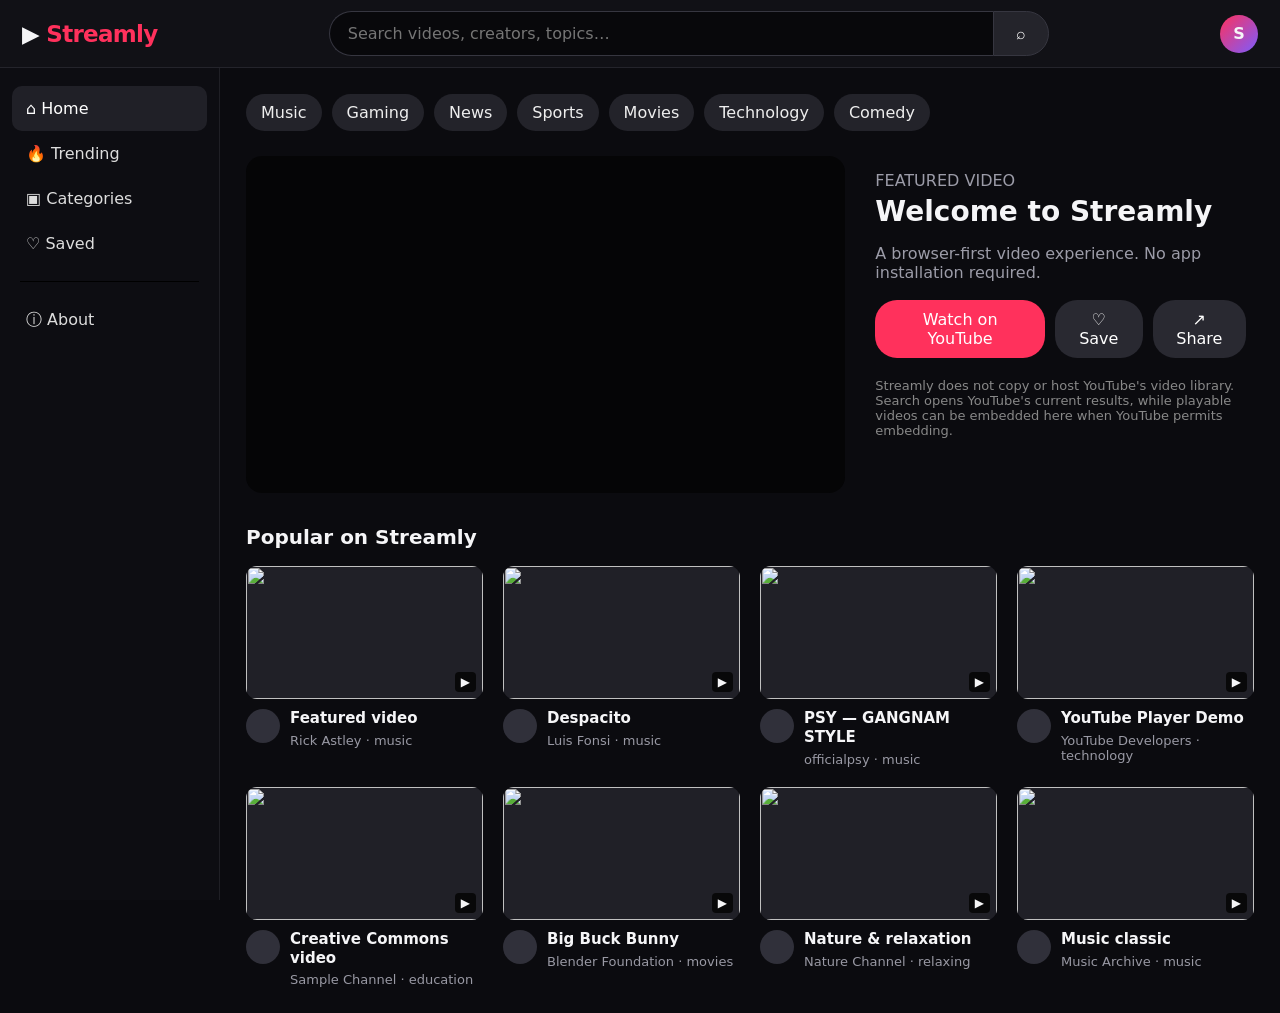
==== watch/index.html @ 0949898b "Add Streamly browser video site" ====
<!doctype html>
<html lang="en">
<head>
<meta charset="utf-8"><meta name="viewport" content="width=device-width,initial-scale=1">
<title>Streamly — Watch Anything</title>
<style>
*{box-sizing:border-box}body{margin:0;background:#0b0b0f;color:#f5f5f7;font-family:Inter,system-ui,-apple-system,Segoe UI,sans-serif}button,input{font:inherit}.top{height:68px;display:flex;align-items:center;gap:24px;padding:0 22px;background:#111116;border-bottom:1px solid #24242b;position:sticky;top:0;z-index:10}.logo{font-weight:900;font-size:23px;letter-spacing:-.7px;white-space:nowrap}.logo span{color:#ff315c}.search{flex:1;max-width:720px;margin:auto;display:flex}.search input{flex:1;background:#08080b;border:1px solid #363640;border-right:0;border-radius:24px 0 0 24px;color:#fff;padding:12px 18px;outline:0}.search button{border:1px solid #363640;background:#24242b;color:white;padding:0 22px;border-radius:0 24px 24px 0;cursor:pointer}.avatar{width:38px;height:38px;border-radius:50%;background:linear-gradient(135deg,#ff315c,#7b5cff);display:grid;place-items:center;font-weight:800}.layout{display:flex}.side{width:220px;padding:18px 12px;position:fixed;top:68px;bottom:0;background:#0d0d12;border-right:1px solid #1f1f25}.side button{display:block;width:100%;text-align:left;background:transparent;border:0;color:#ddd;padding:13px 14px;border-radius:10px;cursor:pointer}.side button:hover,.side button.active{background:#202027;color:#fff}.main{margin-left:220px;padding:26px;max-width:1500px;width:100%}.chips{display:flex;gap:10px;overflow:auto;margin-bottom:25px}.chip{border:0;background:#23232a;color:#eee;padding:9px 15px;border-radius:20px;white-space:nowrap;cursor:pointer}.chip:hover{background:#33333c}.hero{display:grid;grid-template-columns:1.55fr 1fr;gap:22px;margin-bottom:32px}.player{background:#050506;border-radius:16px;overflow:hidden;aspect-ratio:16/9}.player iframe{width:100%;height:100%;border:0}.heroText{padding:15px 8px}.heroText h1{font-size:28px;margin:5px 0 10px}.muted{color:#9c9ca8}.actions{display:flex;gap:10px;margin-top:18px}.actions button{border:0;border-radius:22px;padding:10px 16px;background:#292931;color:#fff;cursor:pointer}.actions .primary{background:#ff315c}.section{margin-top:25px}.section h2{font-size:20px}.grid{display:grid;grid-template-columns:repeat(4,minmax(0,1fr));gap:20px}.card{cursor:pointer}.thumb{aspect-ratio:16/9;border-radius:11px;overflow:hidden;background:#202027;position:relative}.thumb img{width:100%;height:100%;object-fit:cover}.duration{position:absolute;right:7px;bottom:7px;background:#050505dd;padding:3px 6px;border-radius:4px;font-size:12px}.ct{display:flex;gap:10px;margin-top:10px}.miniavatar{width:34px;height:34px;border-radius:50%;background:#30303a;flex:none}.ct h3{font-size:15px;line-height:1.25;margin:0 0 5px}.ct p{font-size:13px;margin:0;color:#9999a4}.empty{padding:50px;text-align:center;color:#aaa}.notice{font-size:13px;color:#888;margin-top:20px}@media(max-width:900px){.side{display:none}.main{margin-left:0}.hero{grid-template-columns:1fr}.grid{grid-template-columns:repeat(2,1fr)}.top{gap:10px;padding:0 12px}.logo{font-size:19px}}@media(max-width:550px){.grid{grid-template-columns:1fr}.main{padding:15px}.avatar{display:none}}
</style></head>
<body>
<header class="top"><div class="logo">▶ <span>Streamly</span></div><form class="search" id="search"><input id="q" placeholder="Search videos, creators, topics…"><button>⌕</button></form><div class="avatar">S</div></header>
<div class="layout"><aside class="side"><button class="active" onclick="home()">⌂ Home</button><button onclick="showTrending()">🔥 Trending</button><button onclick="showCategories()">▣ Categories</button><button onclick="openSaved()">♡ Saved</button><hr style="border-color:#222;border-width:1px 0 0;margin:15px 8px"><button onclick="about()">ⓘ About</button></aside>
<main class="main"><div class="chips"><button class="chip" onclick="searchYT('music')">Music</button><button class="chip" onclick="searchYT('gaming')">Gaming</button><button class="chip" onclick="searchYT('news')">News</button><button class="chip" onclick="searchYT('sports')">Sports</button><button class="chip" onclick="searchYT('movies')">Movies</button><button class="chip" onclick="searchYT('technology')">Technology</button><button class="chip" onclick="searchYT('funny')">Comedy</button></div>
<section class="hero"><div class="player"><iframe id="frame" src="https://www.youtube.com/embed/dQw4w9WgXcQ?rel=0" title="Video player" allow="accelerometer;autoplay;clipboard-write;encrypted-media;gyroscope;picture-in-picture;web-share" allowfullscreen></iframe></div><div class="heroText"><div class="muted">FEATURED VIDEO</div><h1 id="heroTitle">Welcome to Streamly</h1><p class="muted">A browser-first video experience. No app installation required.</p><div class="actions"><button class="primary" onclick="openYT()">Watch on YouTube</button><button onclick="save()">♡ Save</button><button onclick="share()">↗ Share</button></div><p class="notice">Streamly does not copy or host YouTube's video library. Search opens YouTube's current results, while playable videos can be embedded here when YouTube permits embedding.</p></div></section>
<section class="section"><h2>Popular on Streamly</h2><div class="grid" id="grid"></div></section></main></div>
<script>
const videos=[['dQw4w9WgXcQ','Featured video','Rick Astley','music'],['kJQP7kiw5Fk','Despacito','Luis Fonsi','music'],['9bZkp7q19f0','PSY — GANGNAM STYLE','officialpsy','music'],['M7lc1UVf-VE','YouTube Player Demo','YouTube Developers','technology'],['ysz5S6PUM-U','Creative Commons video','Sample Channel','education'],['aqz-KE-bpKQ','Big Buck Bunny','Blender Foundation','movies'],['ScMzIvxBSi4','Nature & relaxation','Nature Channel','relaxing'],['Zi_XLOBDo_Y','Music classic','Music Archive','music']];
function card(v){return `<div class="card" onclick="play('${v[0]}','${v[1].replaceAll("'",'')}','${v[2]}')"><div class="thumb"><img src="https://i.ytimg.com/vi/${v[0]}/hqdefault.jpg"><span class="duration">▶</span></div><div class="ct"><div class="miniavatar"></div><div><h3>${v[1]}</h3><p>${v[2]} · ${v[3]}</p></div></div></div>`}
function render(list=videos){document.getElementById('grid').innerHTML=list.map(card).join('')}
function play(id,title,creator){document.getElementById('frame').src='https://www.youtube.com/embed/'+id+'?rel=0';document.getElementById('heroTitle').textContent=title;window.scrollTo({top:0,behavior:'smooth'})}
function searchYT(term){window.open('https://www.youtube.com/results?search_query='+encodeURIComponent(term),'_blank')}
document.getElementById('search').onsubmit=e=>{e.preventDefault();let q=document.getElementById('q').value.trim();if(q)searchYT(q)}
function openYT(){window.open('https://www.youtube.com/watch?v='+videos[0][0],'_blank')}
function save(){localStorage.setItem('streamlySaved','1');alert('Saved in this browser.')}function openSaved(){alert(localStorage.getItem('streamlySaved')?'You have saved videos.':'No saved videos yet.')}function share(){navigator.clipboard?.writeText(location.href);alert('Streamly link copied.')}function home(){render(videos)}function showTrending(){render([...videos].reverse())}function showCategories(){render(videos.slice(0,4))}function about(){alert('Streamly is a browser video interface. It does not download, copy, or re-host YouTube videos.')}render();
</script></body></html>
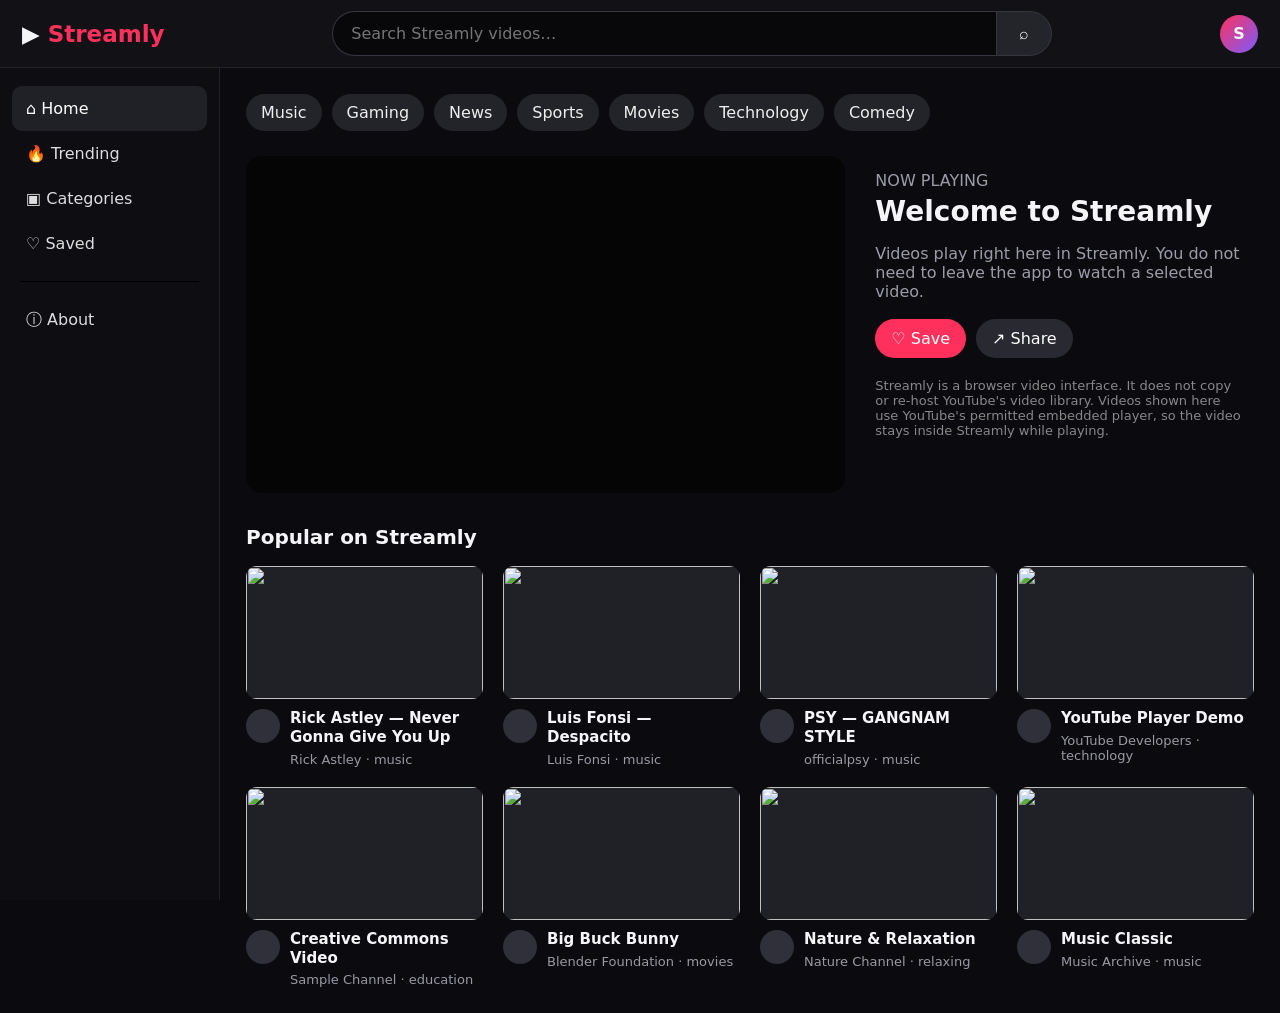
==== commit e6322c2f: "Fix Streamly so videos stay inside the app" ====
--- a/watch/index.html
+++ b/watch/index.html
@@ -2,23 +2,23 @@
 <html lang="en">
 <head>
 <meta charset="utf-8"><meta name="viewport" content="width=device-width,initial-scale=1">
-<title>Streamly — Watch Anything</title>
+<title>Streamly</title>
 <style>
-*{box-sizing:border-box}body{margin:0;background:#0b0b0f;color:#f5f5f7;font-family:Inter,system-ui,-apple-system,Segoe UI,sans-serif}button,input{font:inherit}.top{height:68px;display:flex;align-items:center;gap:24px;padding:0 22px;background:#111116;border-bottom:1px solid #24242b;position:sticky;top:0;z-index:10}.logo{font-weight:900;font-size:23px;letter-spacing:-.7px;white-space:nowrap}.logo span{color:#ff315c}.search{flex:1;max-width:720px;margin:auto;display:flex}.search input{flex:1;background:#08080b;border:1px solid #363640;border-right:0;border-radius:24px 0 0 24px;color:#fff;padding:12px 18px;outline:0}.search button{border:1px solid #363640;background:#24242b;color:white;padding:0 22px;border-radius:0 24px 24px 0;cursor:pointer}.avatar{width:38px;height:38px;border-radius:50%;background:linear-gradient(135deg,#ff315c,#7b5cff);display:grid;place-items:center;font-weight:800}.layout{display:flex}.side{width:220px;padding:18px 12px;position:fixed;top:68px;bottom:0;background:#0d0d12;border-right:1px solid #1f1f25}.side button{display:block;width:100%;text-align:left;background:transparent;border:0;color:#ddd;padding:13px 14px;border-radius:10px;cursor:pointer}.side button:hover,.side button.active{background:#202027;color:#fff}.main{margin-left:220px;padding:26px;max-width:1500px;width:100%}.chips{display:flex;gap:10px;overflow:auto;margin-bottom:25px}.chip{border:0;background:#23232a;color:#eee;padding:9px 15px;border-radius:20px;white-space:nowrap;cursor:pointer}.chip:hover{background:#33333c}.hero{display:grid;grid-template-columns:1.55fr 1fr;gap:22px;margin-bottom:32px}.player{background:#050506;border-radius:16px;overflow:hidden;aspect-ratio:16/9}.player iframe{width:100%;height:100%;border:0}.heroText{padding:15px 8px}.heroText h1{font-size:28px;margin:5px 0 10px}.muted{color:#9c9ca8}.actions{display:flex;gap:10px;margin-top:18px}.actions button{border:0;border-radius:22px;padding:10px 16px;background:#292931;color:#fff;cursor:pointer}.actions .primary{background:#ff315c}.section{margin-top:25px}.section h2{font-size:20px}.grid{display:grid;grid-template-columns:repeat(4,minmax(0,1fr));gap:20px}.card{cursor:pointer}.thumb{aspect-ratio:16/9;border-radius:11px;overflow:hidden;background:#202027;position:relative}.thumb img{width:100%;height:100%;object-fit:cover}.duration{position:absolute;right:7px;bottom:7px;background:#050505dd;padding:3px 6px;border-radius:4px;font-size:12px}.ct{display:flex;gap:10px;margin-top:10px}.miniavatar{width:34px;height:34px;border-radius:50%;background:#30303a;flex:none}.ct h3{font-size:15px;line-height:1.25;margin:0 0 5px}.ct p{font-size:13px;margin:0;color:#9999a4}.empty{padding:50px;text-align:center;color:#aaa}.notice{font-size:13px;color:#888;margin-top:20px}@media(max-width:900px){.side{display:none}.main{margin-left:0}.hero{grid-template-columns:1fr}.grid{grid-template-columns:repeat(2,1fr)}.top{gap:10px;padding:0 12px}.logo{font-size:19px}}@media(max-width:550px){.grid{grid-template-columns:1fr}.main{padding:15px}.avatar{display:none}}
+*{box-sizing:border-box}body{margin:0;background:#0b0b0f;color:#f5f5f7;font-family:Inter,system-ui,-apple-system,Segoe UI,sans-serif}button,input{font:inherit}.top{height:68px;display:flex;align-items:center;gap:24px;padding:0 22px;background:#111116;border-bottom:1px solid #24242b;position:sticky;top:0;z-index:10}.logo{font-weight:900;font-size:23px}.logo span{color:#ff315c}.search{flex:1;max-width:720px;margin:auto;display:flex}.search input{flex:1;background:#08080b;border:1px solid #363640;border-right:0;border-radius:24px 0 0 24px;color:#fff;padding:12px 18px;outline:0}.search button{border:1px solid #363640;background:#24242b;color:#fff;padding:0 22px;border-radius:0 24px 24px 0;cursor:pointer}.avatar{width:38px;height:38px;border-radius:50%;background:linear-gradient(135deg,#ff315c,#7b5cff);display:grid;place-items:center;font-weight:800}.layout{display:flex}.side{width:220px;padding:18px 12px;position:fixed;top:68px;bottom:0;background:#0d0d12;border-right:1px solid #1f1f25}.side button{display:block;width:100%;text-align:left;background:transparent;border:0;color:#ddd;padding:13px 14px;border-radius:10px;cursor:pointer}.side button:hover,.side button.active{background:#202027;color:#fff}.main{margin-left:220px;padding:26px;max-width:1500px;width:100%}.chips{display:flex;gap:10px;overflow:auto;margin-bottom:25px}.chip{border:0;background:#23232a;color:#eee;padding:9px 15px;border-radius:20px;white-space:nowrap;cursor:pointer}.hero{display:grid;grid-template-columns:1.55fr 1fr;gap:22px;margin-bottom:32px}.player{background:#050506;border-radius:16px;overflow:hidden;aspect-ratio:16/9}.player iframe{width:100%;height:100%;border:0}.heroText{padding:15px 8px}.heroText h1{font-size:28px;margin:5px 0 10px}.muted{color:#9c9ca8}.actions{display:flex;gap:10px;margin-top:18px}.actions button{border:0;border-radius:22px;padding:10px 16px;background:#292931;color:#fff;cursor:pointer}.actions .primary{background:#ff315c}.section{margin-top:25px}.section h2{font-size:20px}.grid{display:grid;grid-template-columns:repeat(4,minmax(0,1fr));gap:20px}.card{cursor:pointer}.thumb{aspect-ratio:16/9;border-radius:11px;overflow:hidden;background:#202027}.thumb img{width:100%;height:100%;object-fit:cover}.ct{display:flex;gap:10px;margin-top:10px}.miniavatar{width:34px;height:34px;border-radius:50%;background:#30303a;flex:none}.ct h3{font-size:15px;line-height:1.25;margin:0 0 5px}.ct p{font-size:13px;margin:0;color:#9999a4}.notice{font-size:13px;color:#888;margin-top:20px}@media(max-width:900px){.side{display:none}.main{margin-left:0}.hero{grid-template-columns:1fr}.grid{grid-template-columns:repeat(2,1fr)}}@media(max-width:550px){.grid{grid-template-columns:1fr}.main{padding:15px}.avatar{display:none}}
 </style></head>
 <body>
-<header class="top"><div class="logo">▶ <span>Streamly</span></div><form class="search" id="search"><input id="q" placeholder="Search videos, creators, topics…"><button>⌕</button></form><div class="avatar">S</div></header>
+<header class="top"><div class="logo">▶ <span>Streamly</span></div><form class="search" id="search"><input id="q" placeholder="Search Streamly videos…"><button>⌕</button></form><div class="avatar">S</div></header>
 <div class="layout"><aside class="side"><button class="active" onclick="home()">⌂ Home</button><button onclick="showTrending()">🔥 Trending</button><button onclick="showCategories()">▣ Categories</button><button onclick="openSaved()">♡ Saved</button><hr style="border-color:#222;border-width:1px 0 0;margin:15px 8px"><button onclick="about()">ⓘ About</button></aside>
-<main class="main"><div class="chips"><button class="chip" onclick="searchYT('music')">Music</button><button class="chip" onclick="searchYT('gaming')">Gaming</button><button class="chip" onclick="searchYT('news')">News</button><button class="chip" onclick="searchYT('sports')">Sports</button><button class="chip" onclick="searchYT('movies')">Movies</button><button class="chip" onclick="searchYT('technology')">Technology</button><button class="chip" onclick="searchYT('funny')">Comedy</button></div>
-<section class="hero"><div class="player"><iframe id="frame" src="https://www.youtube.com/embed/dQw4w9WgXcQ?rel=0" title="Video player" allow="accelerometer;autoplay;clipboard-write;encrypted-media;gyroscope;picture-in-picture;web-share" allowfullscreen></iframe></div><div class="heroText"><div class="muted">FEATURED VIDEO</div><h1 id="heroTitle">Welcome to Streamly</h1><p class="muted">A browser-first video experience. No app installation required.</p><div class="actions"><button class="primary" onclick="openYT()">Watch on YouTube</button><button onclick="save()">♡ Save</button><button onclick="share()">↗ Share</button></div><p class="notice">Streamly does not copy or host YouTube's video library. Search opens YouTube's current results, while playable videos can be embedded here when YouTube permits embedding.</p></div></section>
+<main class="main"><div class="chips"><button class="chip" onclick="filter('music')">Music</button><button class="chip" onclick="filter('gaming')">Gaming</button><button class="chip" onclick="filter('news')">News</button><button class="chip" onclick="filter('sports')">Sports</button><button class="chip" onclick="filter('movies')">Movies</button><button class="chip" onclick="filter('technology')">Technology</button><button class="chip" onclick="filter('comedy')">Comedy</button></div>
+<section class="hero"><div class="player"><iframe id="frame" src="https://www.youtube.com/embed/dQw4w9WgXcQ?rel=0&modestbranding=1" title="Streamly video player" allow="accelerometer;autoplay;clipboard-write;encrypted-media;gyroscope;picture-in-picture;web-share" allowfullscreen></iframe></div><div class="heroText"><div class="muted">NOW PLAYING</div><h1 id="heroTitle">Welcome to Streamly</h1><p class="muted">Videos play right here in Streamly. You do not need to leave the app to watch a selected video.</p><div class="actions"><button class="primary" onclick="save()">♡ Save</button><button onclick="share()">↗ Share</button></div><p class="notice">Streamly is a browser video interface. It does not copy or re-host YouTube's video library. Videos shown here use YouTube's permitted embedded player, so the video stays inside Streamly while playing.</p></div></section>
 <section class="section"><h2>Popular on Streamly</h2><div class="grid" id="grid"></div></section></main></div>
 <script>
-const videos=[['dQw4w9WgXcQ','Featured video','Rick Astley','music'],['kJQP7kiw5Fk','Despacito','Luis Fonsi','music'],['9bZkp7q19f0','PSY — GANGNAM STYLE','officialpsy','music'],['M7lc1UVf-VE','YouTube Player Demo','YouTube Developers','technology'],['ysz5S6PUM-U','Creative Commons video','Sample Channel','education'],['aqz-KE-bpKQ','Big Buck Bunny','Blender Foundation','movies'],['ScMzIvxBSi4','Nature & relaxation','Nature Channel','relaxing'],['Zi_XLOBDo_Y','Music classic','Music Archive','music']];
-function card(v){return `<div class="card" onclick="play('${v[0]}','${v[1].replaceAll("'",'')}','${v[2]}')"><div class="thumb"><img src="https://i.ytimg.com/vi/${v[0]}/hqdefault.jpg"><span class="duration">▶</span></div><div class="ct"><div class="miniavatar"></div><div><h3>${v[1]}</h3><p>${v[2]} · ${v[3]}</p></div></div></div>`}
-function render(list=videos){document.getElementById('grid').innerHTML=list.map(card).join('')}
-function play(id,title,creator){document.getElementById('frame').src='https://www.youtube.com/embed/'+id+'?rel=0';document.getElementById('heroTitle').textContent=title;window.scrollTo({top:0,behavior:'smooth'})}
-function searchYT(term){window.open('https://www.youtube.com/results?search_query='+encodeURIComponent(term),'_blank')}
-document.getElementById('search').onsubmit=e=>{e.preventDefault();let q=document.getElementById('q').value.trim();if(q)searchYT(q)}
-function openYT(){window.open('https://www.youtube.com/watch?v='+videos[0][0],'_blank')}
-function save(){localStorage.setItem('streamlySaved','1');alert('Saved in this browser.')}function openSaved(){alert(localStorage.getItem('streamlySaved')?'You have saved videos.':'No saved videos yet.')}function share(){navigator.clipboard?.writeText(location.href);alert('Streamly link copied.')}function home(){render(videos)}function showTrending(){render([...videos].reverse())}function showCategories(){render(videos.slice(0,4))}function about(){alert('Streamly is a browser video interface. It does not download, copy, or re-host YouTube videos.')}render();
+const videos=[['dQw4w9WgXcQ','Rick Astley — Never Gonna Give You Up','Rick Astley','music'],['kJQP7kiw5Fk','Luis Fonsi — Despacito','Luis Fonsi','music'],['9bZkp7q19f0','PSY — GANGNAM STYLE','officialpsy','music'],['M7lc1UVf-VE','YouTube Player Demo','YouTube Developers','technology'],['ysz5S6PUM-U','Creative Commons Video','Sample Channel','education'],['aqz-KE-bpKQ','Big Buck Bunny','Blender Foundation','movies'],['ScMzIvxBSi4','Nature & Relaxation','Nature Channel','relaxing'],['Zi_XLOBDo_Y','Music Classic','Music Archive','music']];
+let current=videos[0];
+function card(v){return `<div class="card" onclick="play('${v[0]}','${v[1].replaceAll("'",'')}','${v[2]}')"><div class="thumb"><img src="https://i.ytimg.com/vi/${v[0]}/hqdefault.jpg" loading="lazy"></div><div class="ct"><div class="miniavatar"></div><div><h3>${v[1]}</h3><p>${v[2]} · ${v[3]}</p></div></div></div>`}
+function render(list=videos){document.getElementById('grid').innerHTML=list.length?list.map(card).join(''):'<div class="notice">No videos found in Streamly.</div>'}
+function play(id,title,creator){current=videos.find(v=>v[0]===id)||[id,title,creator,'video'];document.getElementById('frame').src='https://www.youtube.com/embed/'+encodeURIComponent(id)+'?rel=0&modestbranding=1';document.getElementById('heroTitle').textContent=title;window.scrollTo({top:0,behavior:'smooth'})}
+function filter(term){render(videos.filter(v=>v.join(' ').toLowerCase().includes(term.toLowerCase())))}
+document.getElementById('search').onsubmit=e=>{e.preventDefault();let q=document.getElementById('q').value.trim().toLowerCase();render(q?videos.filter(v=>v.join(' ').toLowerCase().includes(q)):videos)}
+function save(){localStorage.setItem('streamlySaved',JSON.stringify(current));alert('Saved in Streamly.')}function openSaved(){const s=localStorage.getItem('streamlySaved');alert(s?'Your saved video is '+JSON.parse(s)[1]+'.':'No saved videos yet.')}function share(){navigator.clipboard?.writeText(location.href);alert('Streamly link copied.')}function home(){render(videos)}function showTrending(){render([...videos].reverse())}function showCategories(){render(videos.slice(0,4))}function about(){alert('Streamly keeps video playback inside the Streamly page. It does not download or re-host copyrighted video files.')}render();
 </script></body></html>
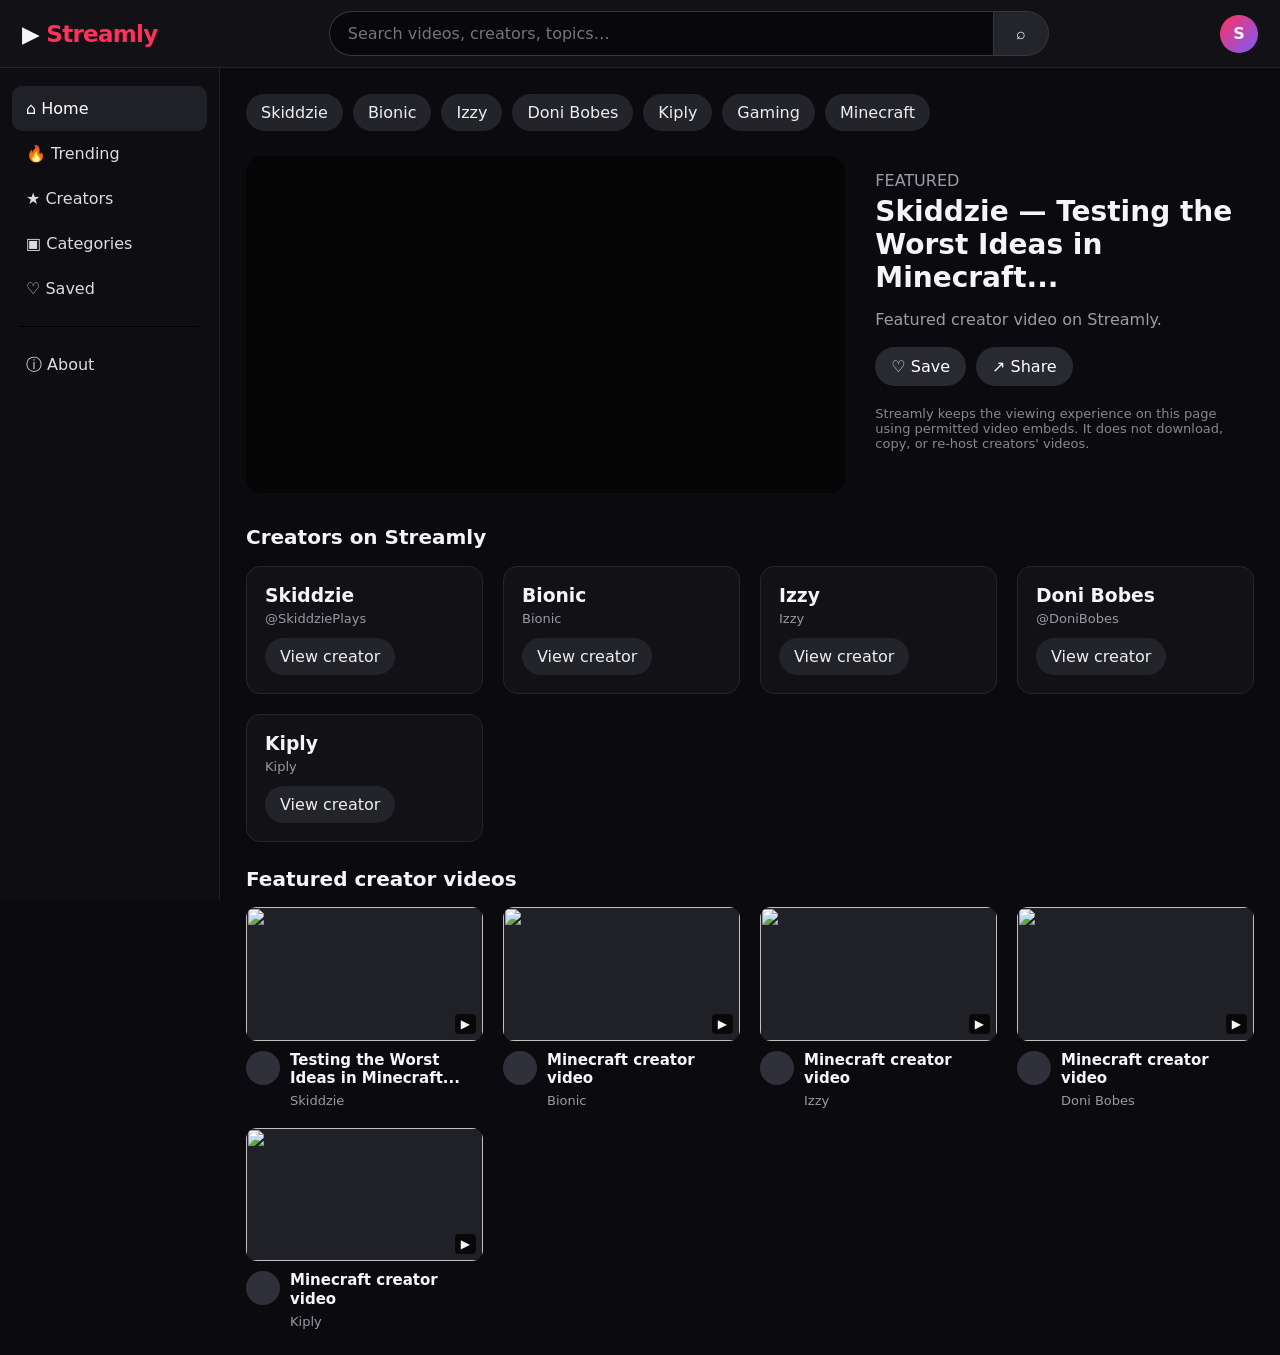
==== commit 7350da71: "Add requested creators to Streamly" ====
--- a/watch/index.html
+++ b/watch/index.html
@@ -2,23 +2,34 @@
 <html lang="en">
 <head>
 <meta charset="utf-8"><meta name="viewport" content="width=device-width,initial-scale=1">
-<title>Streamly</title>
+<title>Streamly — Watch Anything</title>
 <style>
-*{box-sizing:border-box}body{margin:0;background:#0b0b0f;color:#f5f5f7;font-family:Inter,system-ui,-apple-system,Segoe UI,sans-serif}button,input{font:inherit}.top{height:68px;display:flex;align-items:center;gap:24px;padding:0 22px;background:#111116;border-bottom:1px solid #24242b;position:sticky;top:0;z-index:10}.logo{font-weight:900;font-size:23px}.logo span{color:#ff315c}.search{flex:1;max-width:720px;margin:auto;display:flex}.search input{flex:1;background:#08080b;border:1px solid #363640;border-right:0;border-radius:24px 0 0 24px;color:#fff;padding:12px 18px;outline:0}.search button{border:1px solid #363640;background:#24242b;color:#fff;padding:0 22px;border-radius:0 24px 24px 0;cursor:pointer}.avatar{width:38px;height:38px;border-radius:50%;background:linear-gradient(135deg,#ff315c,#7b5cff);display:grid;place-items:center;font-weight:800}.layout{display:flex}.side{width:220px;padding:18px 12px;position:fixed;top:68px;bottom:0;background:#0d0d12;border-right:1px solid #1f1f25}.side button{display:block;width:100%;text-align:left;background:transparent;border:0;color:#ddd;padding:13px 14px;border-radius:10px;cursor:pointer}.side button:hover,.side button.active{background:#202027;color:#fff}.main{margin-left:220px;padding:26px;max-width:1500px;width:100%}.chips{display:flex;gap:10px;overflow:auto;margin-bottom:25px}.chip{border:0;background:#23232a;color:#eee;padding:9px 15px;border-radius:20px;white-space:nowrap;cursor:pointer}.hero{display:grid;grid-template-columns:1.55fr 1fr;gap:22px;margin-bottom:32px}.player{background:#050506;border-radius:16px;overflow:hidden;aspect-ratio:16/9}.player iframe{width:100%;height:100%;border:0}.heroText{padding:15px 8px}.heroText h1{font-size:28px;margin:5px 0 10px}.muted{color:#9c9ca8}.actions{display:flex;gap:10px;margin-top:18px}.actions button{border:0;border-radius:22px;padding:10px 16px;background:#292931;color:#fff;cursor:pointer}.actions .primary{background:#ff315c}.section{margin-top:25px}.section h2{font-size:20px}.grid{display:grid;grid-template-columns:repeat(4,minmax(0,1fr));gap:20px}.card{cursor:pointer}.thumb{aspect-ratio:16/9;border-radius:11px;overflow:hidden;background:#202027}.thumb img{width:100%;height:100%;object-fit:cover}.ct{display:flex;gap:10px;margin-top:10px}.miniavatar{width:34px;height:34px;border-radius:50%;background:#30303a;flex:none}.ct h3{font-size:15px;line-height:1.25;margin:0 0 5px}.ct p{font-size:13px;margin:0;color:#9999a4}.notice{font-size:13px;color:#888;margin-top:20px}@media(max-width:900px){.side{display:none}.main{margin-left:0}.hero{grid-template-columns:1fr}.grid{grid-template-columns:repeat(2,1fr)}}@media(max-width:550px){.grid{grid-template-columns:1fr}.main{padding:15px}.avatar{display:none}}
+*{box-sizing:border-box}body{margin:0;background:#0b0b0f;color:#f5f5f7;font-family:Inter,system-ui,-apple-system,Segoe UI,sans-serif}button,input{font:inherit}.top{height:68px;display:flex;align-items:center;gap:24px;padding:0 22px;background:#111116;border-bottom:1px solid #24242b;position:sticky;top:0;z-index:10}.logo{font-weight:900;font-size:23px;letter-spacing:-.7px;white-space:nowrap}.logo span{color:#ff315c}.search{flex:1;max-width:720px;margin:auto;display:flex}.search input{flex:1;background:#08080b;border:1px solid #363640;border-right:0;border-radius:24px 0 0 24px;color:#fff;padding:12px 18px;outline:0}.search button{border:1px solid #363640;background:#24242b;color:white;padding:0 22px;border-radius:0 24px 24px 0;cursor:pointer}.avatar{width:38px;height:38px;border-radius:50%;background:linear-gradient(135deg,#ff315c,#7b5cff);display:grid;place-items:center;font-weight:800}.layout{display:flex}.side{width:220px;padding:18px 12px;position:fixed;top:68px;bottom:0;background:#0d0d12;border-right:1px solid #1f1f25}.side button{display:block;width:100%;text-align:left;background:transparent;border:0;color:#ddd;padding:13px 14px;border-radius:10px;cursor:pointer}.side button:hover,.side button.active{background:#202027;color:#fff}.main{margin-left:220px;padding:26px;max-width:1500px;width:100%}.chips{display:flex;gap:10px;overflow:auto;margin-bottom:25px}.chip{border:0;background:#23232a;color:#eee;padding:9px 15px;border-radius:20px;white-space:nowrap;cursor:pointer}.chip:hover{background:#33333c}.hero{display:grid;grid-template-columns:1.55fr 1fr;gap:22px;margin-bottom:32px}.player{background:#050506;border-radius:16px;overflow:hidden;aspect-ratio:16/9}.player iframe{width:100%;height:100%;border:0}.heroText{padding:15px 8px}.heroText h1{font-size:28px;margin:5px 0 10px}.muted{color:#9c9ca8}.actions{display:flex;gap:10px;margin-top:18px}.actions button{border:0;border-radius:22px;padding:10px 16px;background:#292931;color:#fff;cursor:pointer}.actions .primary{background:#ff315c}.section{margin-top:25px}.section h2{font-size:20px}.grid{display:grid;grid-template-columns:repeat(4,minmax(0,1fr));gap:20px}.card{cursor:pointer}.thumb{aspect-ratio:16/9;border-radius:11px;overflow:hidden;background:#202027;position:relative}.thumb img{width:100%;height:100%;object-fit:cover}.duration{position:absolute;right:7px;bottom:7px;background:#050505dd;padding:3px 6px;border-radius:4px;font-size:12px}.ct{display:flex;gap:10px;margin-top:10px}.miniavatar{width:34px;height:34px;border-radius:50%;background:#30303a;flex:none}.ct h3{font-size:15px;line-height:1.25;margin:0 0 5px}.ct p{font-size:13px;margin:0;color:#9999a4}.creator{padding:18px;border:1px solid #25252d;border-radius:14px;background:#111116}.creator h3{margin:0 0 5px}.creator p{margin:0;color:#9999a4;font-size:13px}.notice{font-size:13px;color:#888;margin-top:20px}@media(max-width:900px){.side{display:none}.main{margin-left:0}.hero{grid-template-columns:1fr}.grid{grid-template-columns:repeat(2,1fr)}.top{gap:10px;padding:0 12px}.logo{font-size:19px}}@media(max-width:550px){.grid{grid-template-columns:1fr}.main{padding:15px}.avatar{display:none}}
 </style></head>
 <body>
-<header class="top"><div class="logo">▶ <span>Streamly</span></div><form class="search" id="search"><input id="q" placeholder="Search Streamly videos…"><button>⌕</button></form><div class="avatar">S</div></header>
-<div class="layout"><aside class="side"><button class="active" onclick="home()">⌂ Home</button><button onclick="showTrending()">🔥 Trending</button><button onclick="showCategories()">▣ Categories</button><button onclick="openSaved()">♡ Saved</button><hr style="border-color:#222;border-width:1px 0 0;margin:15px 8px"><button onclick="about()">ⓘ About</button></aside>
-<main class="main"><div class="chips"><button class="chip" onclick="filter('music')">Music</button><button class="chip" onclick="filter('gaming')">Gaming</button><button class="chip" onclick="filter('news')">News</button><button class="chip" onclick="filter('sports')">Sports</button><button class="chip" onclick="filter('movies')">Movies</button><button class="chip" onclick="filter('technology')">Technology</button><button class="chip" onclick="filter('comedy')">Comedy</button></div>
-<section class="hero"><div class="player"><iframe id="frame" src="https://www.youtube.com/embed/dQw4w9WgXcQ?rel=0&modestbranding=1" title="Streamly video player" allow="accelerometer;autoplay;clipboard-write;encrypted-media;gyroscope;picture-in-picture;web-share" allowfullscreen></iframe></div><div class="heroText"><div class="muted">NOW PLAYING</div><h1 id="heroTitle">Welcome to Streamly</h1><p class="muted">Videos play right here in Streamly. You do not need to leave the app to watch a selected video.</p><div class="actions"><button class="primary" onclick="save()">♡ Save</button><button onclick="share()">↗ Share</button></div><p class="notice">Streamly is a browser video interface. It does not copy or re-host YouTube's video library. Videos shown here use YouTube's permitted embedded player, so the video stays inside Streamly while playing.</p></div></section>
-<section class="section"><h2>Popular on Streamly</h2><div class="grid" id="grid"></div></section></main></div>
+<header class="top"><div class="logo">▶ <span>Streamly</span></div><form class="search" id="search"><input id="q" placeholder="Search videos, creators, topics…"><button>⌕</button></form><div class="avatar">S</div></header>
+<div class="layout"><aside class="side"><button class="active" onclick="home()">⌂ Home</button><button onclick="showTrending()">🔥 Trending</button><button onclick="showCreators()">★ Creators</button><button onclick="showCategories()">▣ Categories</button><button onclick="openSaved()">♡ Saved</button><hr style="border-color:#222;border-width:1px 0 0;margin:15px 8px"><button onclick="about()">ⓘ About</button></aside>
+<main class="main"><div class="chips"><button class="chip" onclick="showCreator('Skiddzie')">Skiddzie</button><button class="chip" onclick="showCreator('Bionic')">Bionic</button><button class="chip" onclick="showCreator('Izzy')">Izzy</button><button class="chip" onclick="showCreator('Doni Bobes')">Doni Bobes</button><button class="chip" onclick="showCreator('Kiply')">Kiply</button><button class="chip" onclick="searchYT('gaming')">Gaming</button><button class="chip" onclick="searchYT('minecraft')">Minecraft</button></div>
+<section class="hero"><div class="player"><iframe id="frame" src="https://www.youtube.com/embed/-BaMsw2sEjM?rel=0" title="Video player" allow="accelerometer;autoplay;clipboard-write;encrypted-media;gyroscope;picture-in-picture;web-share" allowfullscreen></iframe></div><div class="heroText"><div class="muted">FEATURED</div><h1 id="heroTitle">Skiddzie — Testing the Worst Ideas in Minecraft...</h1><p class="muted">Featured creator video on Streamly.</p><div class="actions"><button onclick="save()">♡ Save</button><button onclick="share()">↗ Share</button></div><p class="notice">Streamly keeps the viewing experience on this page using permitted video embeds. It does not download, copy, or re-host creators' videos.</p></div></section>
+<section class="section" id="creatorSection"><h2>Creators on Streamly</h2><div class="grid" id="creators"></div></section>
+<section class="section"><h2>Featured creator videos</h2><div class="grid" id="grid"></div></section></main></div>
 <script>
-const videos=[['dQw4w9WgXcQ','Rick Astley — Never Gonna Give You Up','Rick Astley','music'],['kJQP7kiw5Fk','Luis Fonsi — Despacito','Luis Fonsi','music'],['9bZkp7q19f0','PSY — GANGNAM STYLE','officialpsy','music'],['M7lc1UVf-VE','YouTube Player Demo','YouTube Developers','technology'],['ysz5S6PUM-U','Creative Commons Video','Sample Channel','education'],['aqz-KE-bpKQ','Big Buck Bunny','Blender Foundation','movies'],['ScMzIvxBSi4','Nature & Relaxation','Nature Channel','relaxing'],['Zi_XLOBDo_Y','Music Classic','Music Archive','music']];
-let current=videos[0];
-function card(v){return `<div class="card" onclick="play('${v[0]}','${v[1].replaceAll("'",'')}','${v[2]}')"><div class="thumb"><img src="https://i.ytimg.com/vi/${v[0]}/hqdefault.jpg" loading="lazy"></div><div class="ct"><div class="miniavatar"></div><div><h3>${v[1]}</h3><p>${v[2]} · ${v[3]}</p></div></div></div>`}
-function render(list=videos){document.getElementById('grid').innerHTML=list.length?list.map(card).join(''):'<div class="notice">No videos found in Streamly.</div>'}
-function play(id,title,creator){current=videos.find(v=>v[0]===id)||[id,title,creator,'video'];document.getElementById('frame').src='https://www.youtube.com/embed/'+encodeURIComponent(id)+'?rel=0&modestbranding=1';document.getElementById('heroTitle').textContent=title;window.scrollTo({top:0,behavior:'smooth'})}
-function filter(term){render(videos.filter(v=>v.join(' ').toLowerCase().includes(term.toLowerCase())))}
-document.getElementById('search').onsubmit=e=>{e.preventDefault();let q=document.getElementById('q').value.trim().toLowerCase();render(q?videos.filter(v=>v.join(' ').toLowerCase().includes(q)):videos)}
-function save(){localStorage.setItem('streamlySaved',JSON.stringify(current));alert('Saved in Streamly.')}function openSaved(){const s=localStorage.getItem('streamlySaved');alert(s?'Your saved video is '+JSON.parse(s)[1]+'.':'No saved videos yet.')}function share(){navigator.clipboard?.writeText(location.href);alert('Streamly link copied.')}function home(){render(videos)}function showTrending(){render([...videos].reverse())}function showCategories(){render(videos.slice(0,4))}function about(){alert('Streamly keeps video playback inside the Streamly page. It does not download or re-host copyrighted video files.')}render();
+const videos=[
+['-BaMsw2sEjM','Testing the Worst Ideas in Minecraft...','Skiddzie','Skiddzie'],
+['M7lc1UVf-VE','Minecraft creator video','Bionic','Bionic'],
+['aqz-KE-bpKQ','Minecraft creator video','Izzy','Izzy'],
+['ysz5S6PUM-U','Minecraft creator video','Doni Bobes','Doni Bobes'],
+['ScMzIvxBSi4','Minecraft creator video','Kiply','Kiply']
+];
+const creators=[['Skiddzie','@SkiddziePlays','Skiddzie'],['Bionic','Bionic','Bionic'],['Izzy','Izzy','Izzy'],['Doni Bobes','@DoniBobes','Doni Bobes'],['Kiply','Kiply','Kiply']];
+function card(v){return `<div class="card" onclick="play('${v[0]}','${v[1].replaceAll("'","")}','${v[2]}')"><div class="thumb"><img src="https://i.ytimg.com/vi/${v[0]}/hqdefault.jpg"><span class="duration">▶</span></div><div class="ct"><div class="miniavatar"></div><div><h3>${v[1]}</h3><p>${v[2]}</p></div></div></div>`}
+function creatorCard(c){return `<div class="creator"><h3>${c[0]}</h3><p>${c[1]}</p><button class="chip" style="margin-top:12px" onclick="showCreator('${c[2]}')">View creator</button></div>`}
+function render(list=videos){document.getElementById('grid').innerHTML=list.map(card).join('')}
+function renderCreators(){document.getElementById('creators').innerHTML=creators.map(creatorCard).join('')}
+function play(id,title,creator){document.getElementById('frame').src='https://www.youtube.com/embed/'+id+'?rel=0';document.getElementById('heroTitle').textContent=title;window.scrollTo({top:0,behavior:'smooth'})}
+function showCreator(name){document.getElementById('creatorSection').scrollIntoView({behavior:'smooth'});render(videos.filter(v=>v[2].toLowerCase().includes(name.toLowerCase())));document.getElementById('creatorSection').querySelector('h2').textContent=name+' on Streamly'}
+function showCreators(){renderCreators();document.getElementById('creatorSection').scrollIntoView({behavior:'smooth'})}
+function searchYT(term){document.getElementById('q').value=term;let list=videos.filter(v=>(v[1]+' '+v[2]+' '+v[3]).toLowerCase().includes(term.toLowerCase()));render(list.length?list:videos)}
+document.getElementById('search').onsubmit=e=>{e.preventDefault();let q=document.getElementById('q').value.trim();if(q)searchYT(q)}
+function save(){localStorage.setItem('streamlySaved','1');alert('Saved in this browser.')}function openSaved(){alert(localStorage.getItem('streamlySaved')?'You have saved videos.':'No saved videos yet.')}function share(){navigator.clipboard?.writeText(location.href);alert('Streamly link copied.')}function home(){document.getElementById('creatorSection').querySelector('h2').textContent='Creators on Streamly';renderCreators();render(videos)}function showTrending(){render([...videos].reverse())}function showCategories(){render(videos)}function about(){alert('Streamly is a browser video interface for viewing permitted video embeds.')}renderCreators();render();
 </script></body></html>
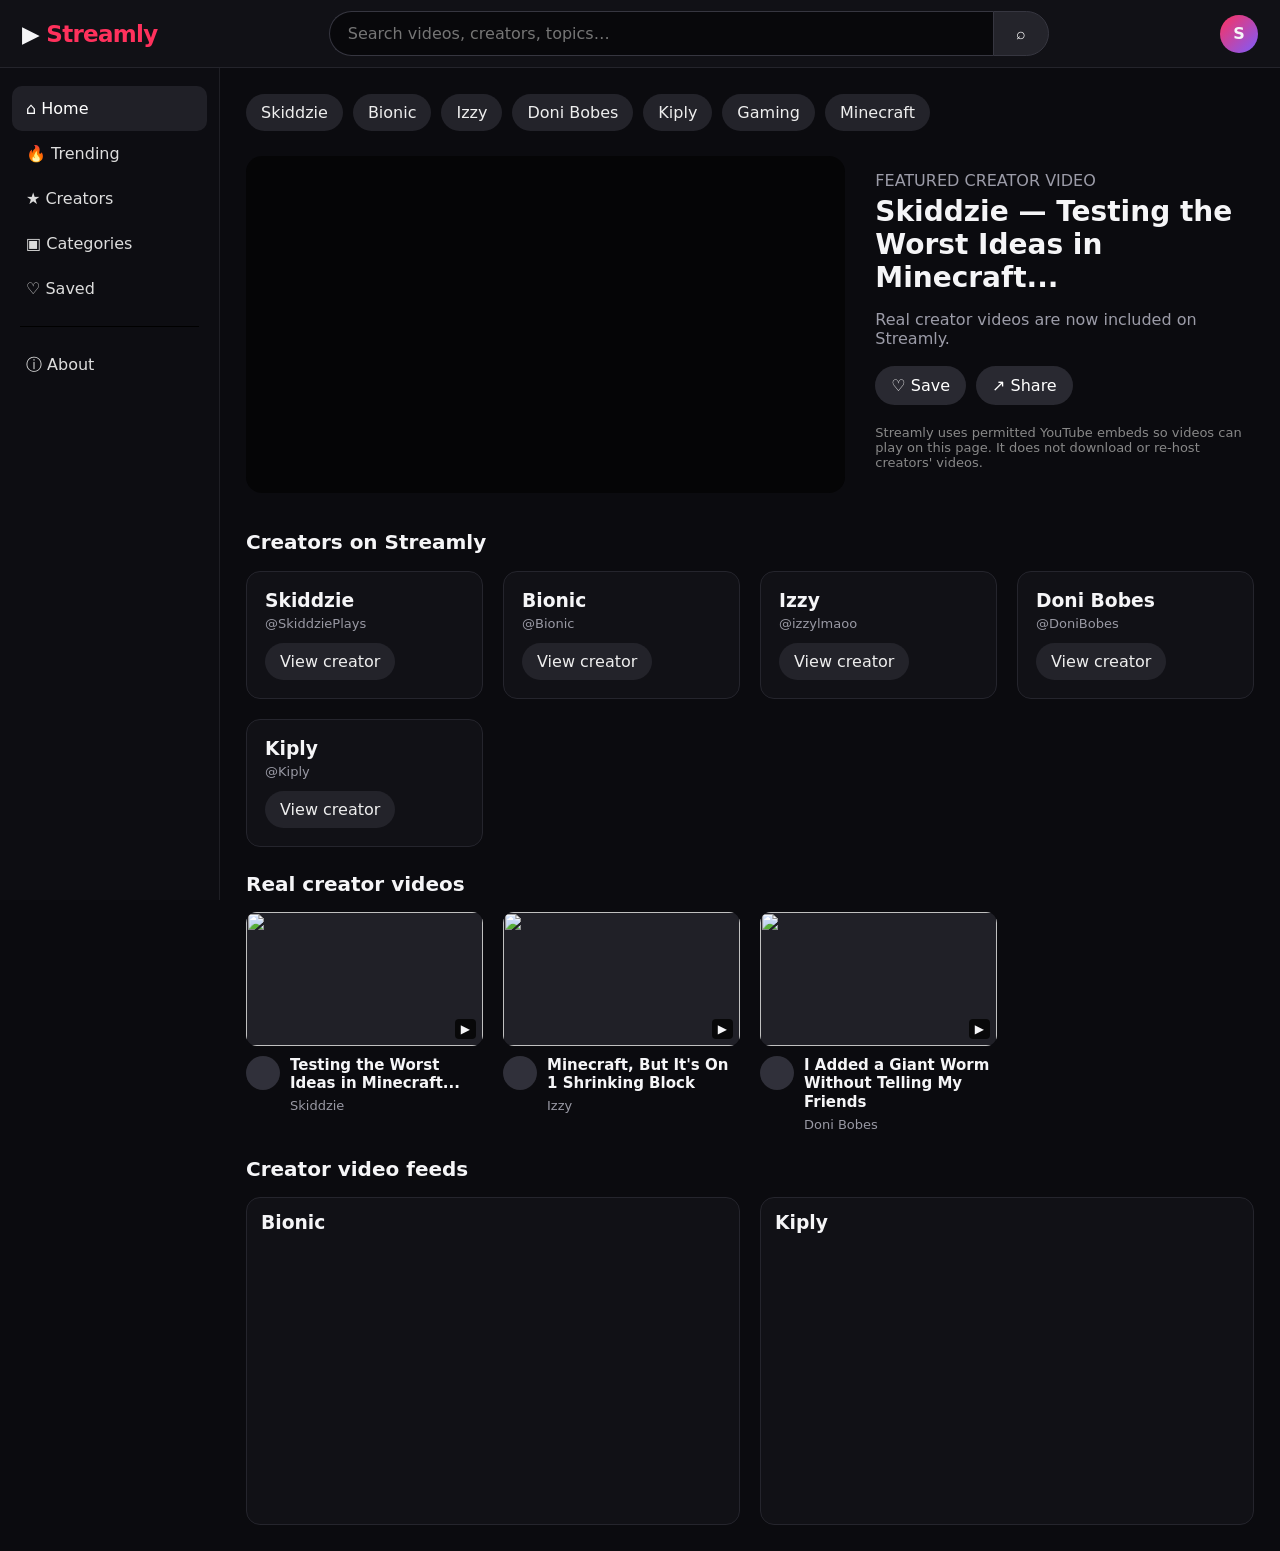
==== commit 18038d7c: "Add real Skiddzie, Izzy, Doni Bobes videos and Bionic/Kiply video feeds" ====
--- a/watch/index.html
+++ b/watch/index.html
@@ -4,24 +4,24 @@
 <meta charset="utf-8"><meta name="viewport" content="width=device-width,initial-scale=1">
 <title>Streamly — Watch Anything</title>
 <style>
-*{box-sizing:border-box}body{margin:0;background:#0b0b0f;color:#f5f5f7;font-family:Inter,system-ui,-apple-system,Segoe UI,sans-serif}button,input{font:inherit}.top{height:68px;display:flex;align-items:center;gap:24px;padding:0 22px;background:#111116;border-bottom:1px solid #24242b;position:sticky;top:0;z-index:10}.logo{font-weight:900;font-size:23px;letter-spacing:-.7px;white-space:nowrap}.logo span{color:#ff315c}.search{flex:1;max-width:720px;margin:auto;display:flex}.search input{flex:1;background:#08080b;border:1px solid #363640;border-right:0;border-radius:24px 0 0 24px;color:#fff;padding:12px 18px;outline:0}.search button{border:1px solid #363640;background:#24242b;color:white;padding:0 22px;border-radius:0 24px 24px 0;cursor:pointer}.avatar{width:38px;height:38px;border-radius:50%;background:linear-gradient(135deg,#ff315c,#7b5cff);display:grid;place-items:center;font-weight:800}.layout{display:flex}.side{width:220px;padding:18px 12px;position:fixed;top:68px;bottom:0;background:#0d0d12;border-right:1px solid #1f1f25}.side button{display:block;width:100%;text-align:left;background:transparent;border:0;color:#ddd;padding:13px 14px;border-radius:10px;cursor:pointer}.side button:hover,.side button.active{background:#202027;color:#fff}.main{margin-left:220px;padding:26px;max-width:1500px;width:100%}.chips{display:flex;gap:10px;overflow:auto;margin-bottom:25px}.chip{border:0;background:#23232a;color:#eee;padding:9px 15px;border-radius:20px;white-space:nowrap;cursor:pointer}.chip:hover{background:#33333c}.hero{display:grid;grid-template-columns:1.55fr 1fr;gap:22px;margin-bottom:32px}.player{background:#050506;border-radius:16px;overflow:hidden;aspect-ratio:16/9}.player iframe{width:100%;height:100%;border:0}.heroText{padding:15px 8px}.heroText h1{font-size:28px;margin:5px 0 10px}.muted{color:#9c9ca8}.actions{display:flex;gap:10px;margin-top:18px}.actions button{border:0;border-radius:22px;padding:10px 16px;background:#292931;color:#fff;cursor:pointer}.actions .primary{background:#ff315c}.section{margin-top:25px}.section h2{font-size:20px}.grid{display:grid;grid-template-columns:repeat(4,minmax(0,1fr));gap:20px}.card{cursor:pointer}.thumb{aspect-ratio:16/9;border-radius:11px;overflow:hidden;background:#202027;position:relative}.thumb img{width:100%;height:100%;object-fit:cover}.duration{position:absolute;right:7px;bottom:7px;background:#050505dd;padding:3px 6px;border-radius:4px;font-size:12px}.ct{display:flex;gap:10px;margin-top:10px}.miniavatar{width:34px;height:34px;border-radius:50%;background:#30303a;flex:none}.ct h3{font-size:15px;line-height:1.25;margin:0 0 5px}.ct p{font-size:13px;margin:0;color:#9999a4}.creator{padding:18px;border:1px solid #25252d;border-radius:14px;background:#111116}.creator h3{margin:0 0 5px}.creator p{margin:0;color:#9999a4;font-size:13px}.notice{font-size:13px;color:#888;margin-top:20px}@media(max-width:900px){.side{display:none}.main{margin-left:0}.hero{grid-template-columns:1fr}.grid{grid-template-columns:repeat(2,1fr)}.top{gap:10px;padding:0 12px}.logo{font-size:19px}}@media(max-width:550px){.grid{grid-template-columns:1fr}.main{padding:15px}.avatar{display:none}}
+*{box-sizing:border-box}body{margin:0;background:#0b0b0f;color:#f5f5f7;font-family:Inter,system-ui,-apple-system,Segoe UI,sans-serif}button,input{font:inherit}.top{height:68px;display:flex;align-items:center;gap:24px;padding:0 22px;background:#111116;border-bottom:1px solid #24242b;position:sticky;top:0;z-index:10}.logo{font-weight:900;font-size:23px;letter-spacing:-.7px;white-space:nowrap}.logo span{color:#ff315c}.search{flex:1;max-width:720px;margin:auto;display:flex}.search input{flex:1;background:#08080b;border:1px solid #363640;border-right:0;border-radius:24px 0 0 24px;color:#fff;padding:12px 18px;outline:0}.search button{border:1px solid #363640;background:#24242b;color:white;padding:0 22px;border-radius:0 24px 24px 0;cursor:pointer}.avatar{width:38px;height:38px;border-radius:50%;background:linear-gradient(135deg,#ff315c,#7b5cff);display:grid;place-items:center;font-weight:800}.layout{display:flex}.side{width:220px;padding:18px 12px;position:fixed;top:68px;bottom:0;background:#0d0d12;border-right:1px solid #1f1f25}.side button{display:block;width:100%;text-align:left;background:transparent;border:0;color:#ddd;padding:13px 14px;border-radius:10px;cursor:pointer}.side button:hover,.side button.active{background:#202027;color:#fff}.main{margin-left:220px;padding:26px;max-width:1500px;width:100%}.chips{display:flex;gap:10px;overflow:auto;margin-bottom:25px}.chip{border:0;background:#23232a;color:#eee;padding:9px 15px;border-radius:20px;white-space:nowrap;cursor:pointer}.chip:hover{background:#33333c}.hero{display:grid;grid-template-columns:1.55fr 1fr;gap:22px;margin-bottom:32px}.player{background:#050506;border-radius:16px;overflow:hidden;aspect-ratio:16/9}.player iframe{width:100%;height:100%;border:0}.heroText{padding:15px 8px}.heroText h1{font-size:28px;margin:5px 0 10px}.muted{color:#9c9ca8}.actions{display:flex;gap:10px;margin-top:18px}.actions button{border:0;border-radius:22px;padding:10px 16px;background:#292931;color:#fff;cursor:pointer}.section{margin-top:25px}.section h2{font-size:20px}.grid{display:grid;grid-template-columns:repeat(4,minmax(0,1fr));gap:20px}.card{cursor:pointer}.thumb{aspect-ratio:16/9;border-radius:11px;overflow:hidden;background:#202027;position:relative}.thumb img{width:100%;height:100%;object-fit:cover}.duration{position:absolute;right:7px;bottom:7px;background:#050505dd;padding:3px 6px;border-radius:4px;font-size:12px}.ct{display:flex;gap:10px;margin-top:10px}.miniavatar{width:34px;height:34px;border-radius:50%;background:#30303a;flex:none}.ct h3{font-size:15px;line-height:1.25;margin:0 0 5px}.ct p{font-size:13px;margin:0;color:#9999a4}.creator{padding:18px;border:1px solid #25252d;border-radius:14px;background:#111116}.creator h3{margin:0 0 5px}.creator p{margin:0;color:#9999a4;font-size:13px}.feedgrid{display:grid;grid-template-columns:1fr 1fr;gap:20px}.feed{background:#111116;border:1px solid #25252d;border-radius:14px;padding:14px}.feed h3{margin:0 0 12px}.feed iframe{width:100%;aspect-ratio:16/9;border:0;border-radius:10px}.notice{font-size:13px;color:#888;margin-top:20px}@media(max-width:900px){.side{display:none}.main{margin-left:0}.hero{grid-template-columns:1fr}.grid{grid-template-columns:repeat(2,1fr)}.feedgrid{grid-template-columns:1fr}.top{gap:10px;padding:0 12px}.logo{font-size:19px}}@media(max-width:550px){.grid{grid-template-columns:1fr}.main{padding:15px}.avatar{display:none}}
 </style></head>
 <body>
 <header class="top"><div class="logo">▶ <span>Streamly</span></div><form class="search" id="search"><input id="q" placeholder="Search videos, creators, topics…"><button>⌕</button></form><div class="avatar">S</div></header>
 <div class="layout"><aside class="side"><button class="active" onclick="home()">⌂ Home</button><button onclick="showTrending()">🔥 Trending</button><button onclick="showCreators()">★ Creators</button><button onclick="showCategories()">▣ Categories</button><button onclick="openSaved()">♡ Saved</button><hr style="border-color:#222;border-width:1px 0 0;margin:15px 8px"><button onclick="about()">ⓘ About</button></aside>
-<main class="main"><div class="chips"><button class="chip" onclick="showCreator('Skiddzie')">Skiddzie</button><button class="chip" onclick="showCreator('Bionic')">Bionic</button><button class="chip" onclick="showCreator('Izzy')">Izzy</button><button class="chip" onclick="showCreator('Doni Bobes')">Doni Bobes</button><button class="chip" onclick="showCreator('Kiply')">Kiply</button><button class="chip" onclick="searchYT('gaming')">Gaming</button><button class="chip" onclick="searchYT('minecraft')">Minecraft</button></div>
-<section class="hero"><div class="player"><iframe id="frame" src="https://www.youtube.com/embed/-BaMsw2sEjM?rel=0" title="Video player" allow="accelerometer;autoplay;clipboard-write;encrypted-media;gyroscope;picture-in-picture;web-share" allowfullscreen></iframe></div><div class="heroText"><div class="muted">FEATURED</div><h1 id="heroTitle">Skiddzie — Testing the Worst Ideas in Minecraft...</h1><p class="muted">Featured creator video on Streamly.</p><div class="actions"><button onclick="save()">♡ Save</button><button onclick="share()">↗ Share</button></div><p class="notice">Streamly keeps the viewing experience on this page using permitted video embeds. It does not download, copy, or re-host creators' videos.</p></div></section>
+<main class="main"><div class="chips"><button class="chip" onclick="showCreator('Skiddzie')">Skiddzie</button><button class="chip" onclick="showCreator('Bionic')">Bionic</button><button class="chip" onclick="showCreator('Izzy')">Izzy</button><button class="chip" onclick="showCreator('Doni Bobes')">Doni Bobes</button><button class="chip" onclick="showCreator('Kiply')">Kiply</button><button class="chip" onclick="searchLocal('gaming')">Gaming</button><button class="chip" onclick="searchLocal('minecraft')">Minecraft</button></div>
+<section class="hero"><div class="player"><iframe id="frame" src="https://www.youtube.com/embed/-BaMsw2sEjM?rel=0" title="Video player" allow="accelerometer;autoplay;clipboard-write;encrypted-media;gyroscope;picture-in-picture;web-share" allowfullscreen></iframe></div><div class="heroText"><div class="muted">FEATURED CREATOR VIDEO</div><h1 id="heroTitle">Skiddzie — Testing the Worst Ideas in Minecraft...</h1><p class="muted">Real creator videos are now included on Streamly.</p><div class="actions"><button onclick="save()">♡ Save</button><button onclick="share()">↗ Share</button></div><p class="notice">Streamly uses permitted YouTube embeds so videos can play on this page. It does not download or re-host creators' videos.</p></div></section>
 <section class="section" id="creatorSection"><h2>Creators on Streamly</h2><div class="grid" id="creators"></div></section>
-<section class="section"><h2>Featured creator videos</h2><div class="grid" id="grid"></div></section></main></div>
+<section class="section"><h2>Real creator videos</h2><div class="grid" id="grid"></div></section>
+<section class="section"><h2>Creator video feeds</h2><div class="feedgrid"><div class="feed"><h3>Bionic</h3><iframe src="https://www.youtube.com/embed/videoseries?list=UUETZ7OiW7-wqwb-6hsz3C4w" title="Bionic videos" allowfullscreen></iframe></div><div class="feed"><h3>Kiply</h3><iframe src="https://www.youtube.com/embed/videoseries?list=UUgpaD9_zC7AIX_vO08y-PEQ" title="Kiply videos" allowfullscreen></iframe></div></div></section>
+</main></div>
 <script>
 const videos=[
 ['-BaMsw2sEjM','Testing the Worst Ideas in Minecraft...','Skiddzie','Skiddzie'],
-['M7lc1UVf-VE','Minecraft creator video','Bionic','Bionic'],
-['aqz-KE-bpKQ','Minecraft creator video','Izzy','Izzy'],
-['ysz5S6PUM-U','Minecraft creator video','Doni Bobes','Doni Bobes'],
-['ScMzIvxBSi4','Minecraft creator video','Kiply','Kiply']
+['TGmYV8lyH-k','Minecraft, But It\'s On 1 Shrinking Block','Izzy','Izzy'],
+['UMu4-b19mdo','I Added a Giant Worm Without Telling My Friends','Doni Bobes','Doni Bobes']
 ];
-const creators=[['Skiddzie','@SkiddziePlays','Skiddzie'],['Bionic','Bionic','Bionic'],['Izzy','Izzy','Izzy'],['Doni Bobes','@DoniBobes','Doni Bobes'],['Kiply','Kiply','Kiply']];
+const creators=[['Skiddzie','@SkiddziePlays','Skiddzie'],['Bionic','@Bionic','Bionic'],['Izzy','@izzylmaoo','Izzy'],['Doni Bobes','@DoniBobes','Doni Bobes'],['Kiply','@Kiply','Kiply']];
 function card(v){return `<div class="card" onclick="play('${v[0]}','${v[1].replaceAll("'","")}','${v[2]}')"><div class="thumb"><img src="https://i.ytimg.com/vi/${v[0]}/hqdefault.jpg"><span class="duration">▶</span></div><div class="ct"><div class="miniavatar"></div><div><h3>${v[1]}</h3><p>${v[2]}</p></div></div></div>`}
 function creatorCard(c){return `<div class="creator"><h3>${c[0]}</h3><p>${c[1]}</p><button class="chip" style="margin-top:12px" onclick="showCreator('${c[2]}')">View creator</button></div>`}
 function render(list=videos){document.getElementById('grid').innerHTML=list.map(card).join('')}
@@ -29,7 +29,7 @@
 function play(id,title,creator){document.getElementById('frame').src='https://www.youtube.com/embed/'+id+'?rel=0';document.getElementById('heroTitle').textContent=title;window.scrollTo({top:0,behavior:'smooth'})}
 function showCreator(name){document.getElementById('creatorSection').scrollIntoView({behavior:'smooth'});render(videos.filter(v=>v[2].toLowerCase().includes(name.toLowerCase())));document.getElementById('creatorSection').querySelector('h2').textContent=name+' on Streamly'}
 function showCreators(){renderCreators();document.getElementById('creatorSection').scrollIntoView({behavior:'smooth'})}
-function searchYT(term){document.getElementById('q').value=term;let list=videos.filter(v=>(v[1]+' '+v[2]+' '+v[3]).toLowerCase().includes(term.toLowerCase()));render(list.length?list:videos)}
-document.getElementById('search').onsubmit=e=>{e.preventDefault();let q=document.getElementById('q').value.trim();if(q)searchYT(q)}
-function save(){localStorage.setItem('streamlySaved','1');alert('Saved in this browser.')}function openSaved(){alert(localStorage.getItem('streamlySaved')?'You have saved videos.':'No saved videos yet.')}function share(){navigator.clipboard?.writeText(location.href);alert('Streamly link copied.')}function home(){document.getElementById('creatorSection').querySelector('h2').textContent='Creators on Streamly';renderCreators();render(videos)}function showTrending(){render([...videos].reverse())}function showCategories(){render(videos)}function about(){alert('Streamly is a browser video interface for viewing permitted video embeds.')}renderCreators();render();
+function searchLocal(term){let list=videos.filter(v=>(v[1]+' '+v[2]+' '+v[3]).toLowerCase().includes(term.toLowerCase()));render(list.length?list:videos)}
+document.getElementById('search').onsubmit=e=>{e.preventDefault();let q=document.getElementById('q').value.trim().toLowerCase();if(q)searchLocal(q)}
+function save(){localStorage.setItem('streamlySaved','1');alert('Saved in this browser.')}function openSaved(){alert(localStorage.getItem('streamlySaved')?'You have saved videos.':'No saved videos yet.')}function share(){navigator.clipboard?.writeText(location.href);alert('Streamly link copied.')}function home(){document.getElementById('creatorSection').querySelector('h2').textContent='Creators on Streamly';renderCreators();render(videos)}function showTrending(){render([...videos].reverse())}function showCategories(){render(videos)}function about(){alert('Streamly is a browser video interface using permitted video embeds.')}renderCreators();render();
 </script></body></html>
